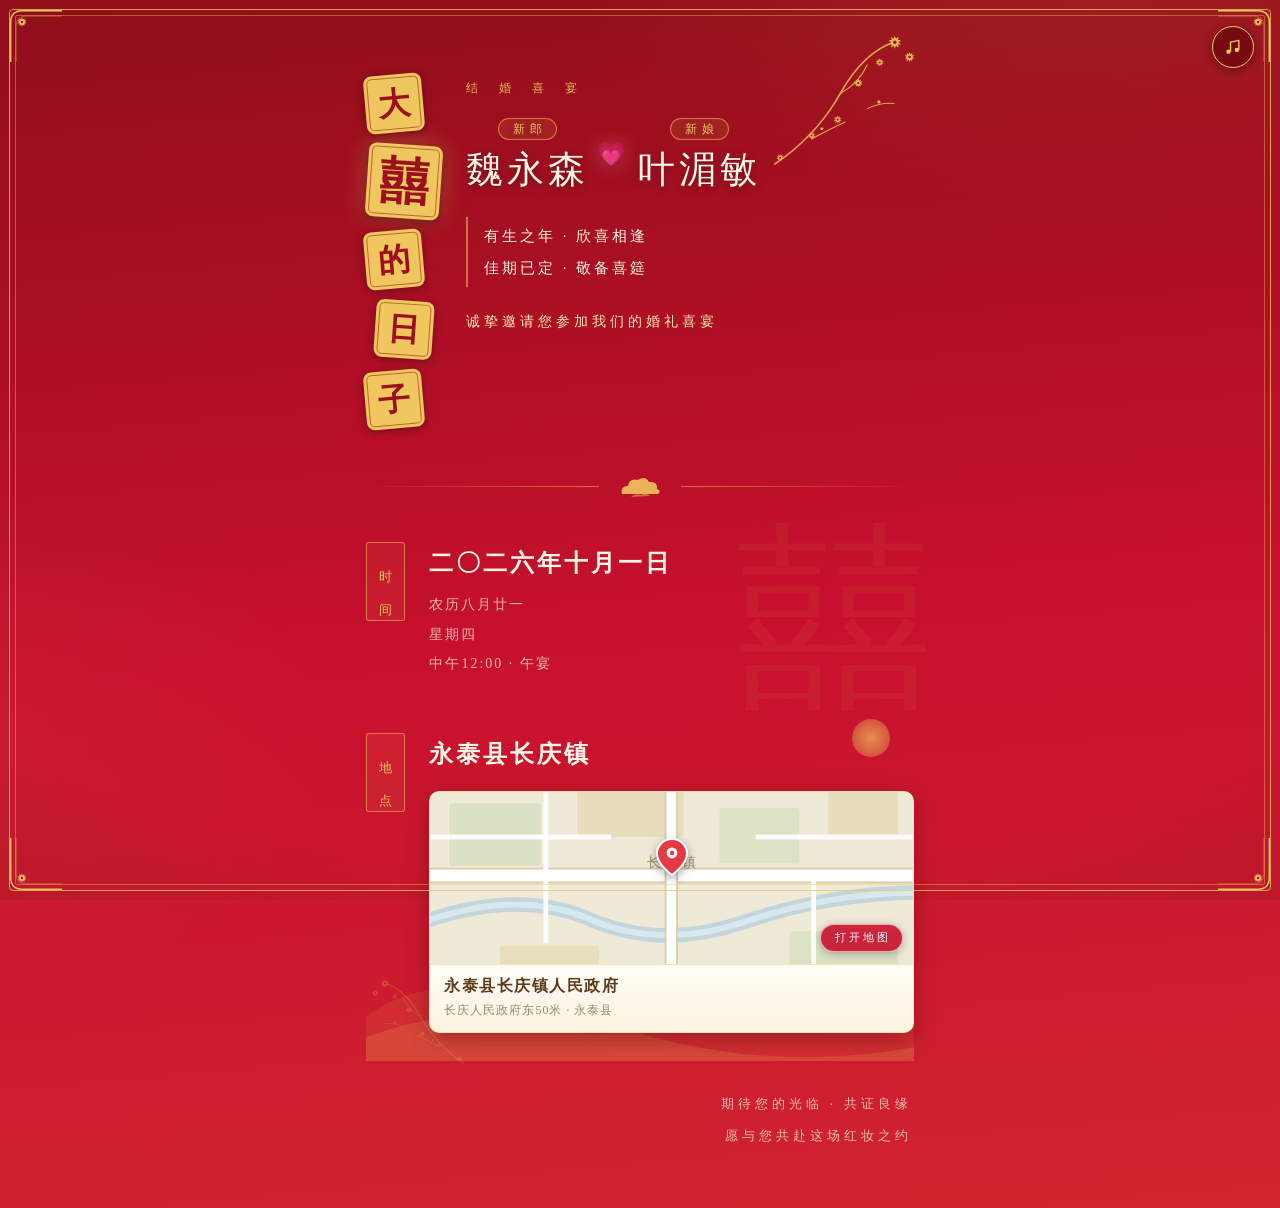
==== ylj.html @ 36ed43ab "地点改为微信式定位卡片：SVG 手绘地图缩略+名称/地址概要信息条（解决高德 iframe 空白），整卡点击调起微信内置地图" ====
<!DOCTYPE html>
<html lang="zh-CN">
<head>
<meta charset="utf-8">
<title>结婚喜宴 · 魏永森 &amp; 叶湄敏</title>
<meta name="viewport" content="width=device-width, initial-scale=1, minimum-scale=1, maximum-scale=1, user-scalable=no, viewport-fit=cover">
<meta name="description" content="大囍的日子 · 魏永森 & 叶湄敏 结婚喜宴 · 2026年10月1日（农历八月廿一）12:00 午宴 · 永泰县长庆镇人民政府东50米 永泰县 · 诚挚邀请您参加我们的婚礼喜宴">
<meta name="theme-color" content="#a8121f">
<!-- ===== 微信 / QQ 分享适配 ===== -->
<meta property="og:title" content="结婚喜宴 · 魏永森 & 叶湄敏">
<meta property="og:description" content="大囍的日子 · 2026.10.01 农历八月廿一 12:00 午宴 · 永泰县长庆镇人民政府东50米 永泰县。诚挚邀请您参加我们的婚礼喜宴。">
<meta property="og:image" content="https://bigheadsusu.github.io/dinghun/assets/img/og-ylj.png">
<meta property="og:url" content="https://bigheadsusu.github.io/dinghun/ylj.html">
<meta property="og:type" content="website">
<meta itemprop="name" content="结婚喜宴 · 魏永森 & 叶湄敏">
<meta itemprop="description" content="大囍的日子 · 2026.10.01 农历八月廿一 12:00 午宴 · 永泰县长庆镇人民政府东50米 永泰县。">
<meta itemprop="image" content="https://bigheadsusu.github.io/dinghun/assets/img/og-ylj.png">
<link rel="icon" href="assets/img/og-ylj.png">
<style>
/* ================= 全局 · 朱底金饰 ================= */
* { margin: 0; padding: 0; box-sizing: border-box; -webkit-tap-highlight-color: transparent; }
html { -webkit-text-size-adjust: 100%; }
:root {
    --red-deep: #8f0e19;
    --red: #c8102e;
    --gold: #f0c75e;
    --gold-soft: rgba(240, 199, 94, 0.55);
    --cream: #fff8e7;
    --cream-soft: rgba(255, 248, 231, 0.72);
}
body {
    font-family: "SimSun", "Songti SC", "宋体", serif;
    color: var(--cream);
    line-height: 1.8;
    min-height: 100vh;
    overflow-x: hidden;
    background:
        radial-gradient(900px 480px at 85% -6%, rgba(240, 199, 94, 0.10), transparent 60%),
        radial-gradient(800px 460px at -10% 62%, rgba(240, 199, 94, 0.07), transparent 58%),
        linear-gradient(175deg, var(--red-deep) 0%, var(--red) 52%, #d0242e 100%);
}
body::after {
    content: ""; position: fixed; inset: 0; pointer-events: none; z-index: 0;
    background: radial-gradient(130% 95% at 50% 42%, transparent 58%, rgba(66, 4, 9, 0.34));
}
.kai { font-family: "KaiTi", "STKaiti", "楷体", "Microsoft JhengHei", serif; }
.wrap { max-width: 620px; margin: 0 auto; padding: 40px 32px 0; position: relative; z-index: 2; }

/* ================= 金边画框 ================= */
.frame { position: fixed; inset: 9px; z-index: 40; pointer-events: none; }
.frame::before {
    content: ""; position: absolute; inset: 0;
    border: 1px solid rgba(240, 199, 94, 0.8); border-radius: 4px;
}
.frame::after {
    content: ""; position: absolute; inset: 6px;
    border: 1px solid rgba(240, 199, 94, 0.4); border-radius: 2px;
}
.frame .c { position: absolute; width: 54px; height: 54px; color: var(--gold); }
.frame .c.tl { top: -1px; left: -1px; }
.frame .c.tr { top: -1px; right: -1px; transform: scaleX(-1); }
.frame .c.bl { bottom: -1px; left: -1px; transform: scaleY(-1); }
.frame .c.br { bottom: -1px; right: -1px; transform: scale(-1, -1); }

/* ================= 飘花 ================= */
.petals { position: fixed; inset: 0; overflow: hidden; pointer-events: none; z-index: 1; }
.petal { position: absolute; top: -6vh; opacity: 0; animation: fall linear infinite; }
.petal.pink { color: #f6c2cb; }
.petal.gold { color: var(--gold); }
@keyframes fall {
    0%   { transform: translate(0, -6vh) rotate(0deg); opacity: 0; }
    8%   { opacity: 0.85; }
    50%  { transform: translate(4vw, 50vh) rotate(190deg); opacity: 0.7; }
    100% { transform: translate(-2vw, 108vh) rotate(380deg); opacity: 0.08; }
}
@media (prefers-reduced-motion: reduce) { .petal { display: none; } }

/* ================= 音乐按钮（SVG 图标） ================= */
.music-btn {
    position: fixed; top: 26px; right: 26px; z-index: 999;
    width: 42px; height: 42px; border-radius: 50%;
    background: rgba(110, 7, 14, 0.78);
    border: 1px solid var(--gold);
    display: flex; align-items: center; justify-content: center;
    cursor: pointer; color: var(--gold);
    box-shadow: 0 2px 12px rgba(0, 0, 0, 0.4);
}
.music-btn svg { width: 20px; height: 20px; display: block; }
.music-btn svg.spin { animation: spin 4s linear infinite; }
@keyframes spin { from { transform: rotate(0deg); } to { transform: rotate(360deg); } }

/* ================= 封面 · 纵横几何构图 ================= */
.hero { position: relative; padding: 26px 0 6px; }
.hero .branch {
    position: absolute; top: -12px; right: -18px;
    width: 168px; height: auto; color: var(--gold); opacity: 0.9;
    pointer-events: none;
}
.hero-grid { display: flex; gap: 30px; align-items: stretch; position: relative; }
.hero .side { display: flex; flex-direction: column; align-items: center; gap: 20px; flex-shrink: 0; }
/* 印章式竖排标题 · 左右歪扭错落 */
.hero .v-title {
    display: flex; flex-direction: column; align-items: center; gap: 10px;
    flex-shrink: 0;
}
.hero .v-title .ch {
    position: relative; width: 54px; height: 54px;
    background: var(--gold); color: #9c0f1c; border-radius: 8px;
    display: flex; align-items: center; justify-content: center;
    font-size: 30px; font-weight: 700; line-height: 1;
    box-shadow: 0 2px 8px rgba(0, 0, 0, 0.35);
}
.hero .v-title .ch::after {
    content: ""; position: absolute; inset: 3px;
    border: 1px solid rgba(156, 15, 28, 0.55); border-radius: 5px;
}
.hero .v-title .ch:nth-child(odd)  { transform: rotate(-5deg) translateX(-5px); }
.hero .v-title .ch:nth-child(even) { transform: rotate(4deg)  translateX(5px); }
.hero .v-title .ch.big {
    width: 68px; height: 68px; font-size: 46px;
    box-shadow: 0 3px 12px rgba(0, 0, 0, 0.42), 0 0 24px rgba(255, 215, 106, 0.35);
}
.hero .main { flex: 1; min-width: 0; text-align: left; padding-top: 4px; }
.hero .eyebrow { font-size: 12px; letter-spacing: 9px; color: var(--gold); opacity: 0.92; }
.hero .names {
    display: flex; align-items: center; flex-wrap: wrap;
    font-size: clamp(27px, 7.8vw, 37px); color: var(--cream);
    letter-spacing: 4px; margin-top: 18px; line-height: 1.4;
    text-shadow: 0 2px 10px rgba(0, 0, 0, 0.32);
}
.hero .names .who {
    display: inline-flex; flex-direction: column; align-items: center;
    line-height: 1.25;
}
.hero .names .role {
    font-style: normal; font-weight: 400;
    font-size: 0.32em; letter-spacing: 5px; text-indent: 5px;
    line-height: 1.7; color: var(--gold);
    border: 1px solid var(--gold-soft); border-radius: 999px;
    padding: 0 9px; margin-bottom: 7px;
    background: rgba(240, 199, 94, 0.10);
}
.hero .names .heart {
    font-style: normal; font-size: 0.62em; line-height: 1;
    margin: 0 0.34em; vertical-align: middle;
    filter: drop-shadow(0 0 8px rgba(255, 96, 142, 0.75));
    animation: beat 1.7s ease-in-out infinite;
    transform-origin: center;
}
@keyframes beat {
    0%, 100% { transform: scale(1); }
    12%      { transform: scale(1.25); }
    24%      { transform: scale(1); }
    36%      { transform: scale(1.16); }
    48%      { transform: scale(1); }
}
@media (prefers-reduced-motion: reduce) { .hero .names .heart { animation: none; } }
.hero .poem {
    margin-top: 24px; padding: 3px 0 3px 16px;
    border-left: 2px solid var(--gold-soft);
    font-size: 15px; letter-spacing: 3px; color: var(--cream);
    line-height: 2.15;
}
.hero .invite { margin-top: 22px; font-size: 14px; letter-spacing: 4px; color: #ffe9b0; }

/* ================= 分节 · 祥云 ================= */
.orna { display: flex; align-items: center; gap: 18px; margin: 40px 0 0; }
.orna .l, .orna .r { flex: 1; height: 1px; }
.orna .l { background: linear-gradient(90deg, transparent, var(--gold-soft)); }
.orna .r { background: linear-gradient(90deg, var(--gold-soft), transparent); }
.orna .cloud { width: 46px; height: 24px; color: var(--gold); flex-shrink: 0; }

/* ================= 婚宴信息 · 疏密对比 ================= */
.info { position: relative; padding: 18px 4px 0; }
.info .watermark {
    position: absolute; top: 22px; right: -16px;
    font-size: 200px; line-height: 1; color: rgba(240, 199, 94, 0.06);
    pointer-events: none; user-select: none;
    font-family: "KaiTi", "STKaiti", "楷体", serif;
}
.block { display: flex; gap: 24px; align-items: flex-start; margin: 26px 0 6px; position: relative; }
.block .v-label {
    writing-mode: vertical-rl; letter-spacing: 15px; text-indent: 3px;
    font-size: 13px; color: var(--gold);
    border: 1px solid var(--gold-soft); border-radius: 3px;
    padding: 13px 7px; background: rgba(240, 199, 94, 0.07);
    flex-shrink: 0;
}
.block .content { flex: 1; padding-top: 2px; text-align: left; }
.block h3 { font-size: 24px; font-weight: 600; letter-spacing: 3px; color: var(--cream); line-height: 1.6; }
.block .sub {
    font-size: 14px; color: var(--cream-soft);
    letter-spacing: 2px; line-height: 2.1; margin-top: 8px;
}
/* ================= 地点 block · 金山底层背景 ================= */.block-loc {
    position: relative;
    margin: 30px 0 0; padding: 24px 0 28px;
}
/* 底层装饰 · 金山 / 日点 / 倒置梅枝（透明底，直接浮于页面红底） */
.block-loc .bg { position: absolute; inset: 0; z-index: 0; pointer-events: none; }
.block-loc .bg .sun {
    position: absolute; top: 10px; right: 24px;
    width: 38px; height: 38px; border-radius: 50%;
    background: radial-gradient(circle, rgba(240, 199, 94, 0.7), rgba(240, 199, 94, 0.2));
    filter: blur(0.5px);
}
.block-loc .bg .branch-b {
    position: absolute; left: -8px; bottom: -6px;
    width: 110px; height: auto; color: var(--gold); opacity: 0.28;
    transform: scaleX(-1);
}
.block-loc .bg .mountains {
    position: absolute; bottom: 0; left: 0; width: 100%; height: 120px;
    display: block;
}
/* 前景内容提至装饰之上 */
.block-loc .v-label { position: relative; z-index: 1; }
.block-loc .content { position: relative; z-index: 1; }

/* ============ 地点 · 微信式定位卡片 ============ */
/* 仿微信「发送位置」消息卡片：地图缩略 + 名称/地址概要，整卡点击调起地图 */
.wx-loc {
    position: relative; z-index: 1;
    display: block; margin-top: 18px;
    border: 1px solid rgba(240, 199, 94, 0.5);
    border-radius: 10px; overflow: hidden;
    background: #fdfbf3;
    box-shadow: 0 6px 22px rgba(60, 4, 8, 0.35);
    text-decoration: none;
    -webkit-tap-highlight-color: transparent;
}
.wx-loc:active { opacity: 0.9; }
/* 地图缩略区（SVG 手绘地图风，本地渲染永不空白） */
.wx-loc .wx-map { position: relative; display: block; height: 172px; background: #efe9d8; }
.wx-loc .wx-map svg.bg { position: absolute; inset: 0; width: 100%; height: 100%; display: block; }
.wx-loc .wx-map svg.pin {
    position: absolute; left: 50%; top: 49%; z-index: 2;
    width: 32px; height: 38px;
    transform: translate(-50%, -100%);
    filter: drop-shadow(0 3px 5px rgba(0, 0, 0, 0.35));
}
/* 「打开地图」角标 */
.wx-loc .wx-open {
    position: absolute; right: 10px; bottom: 12px; z-index: 2;
    font-style: normal; font-size: 11px; letter-spacing: 3px; text-indent: 3px;
    color: #fff; background: rgba(200, 16, 46, 0.9);
    border: 1px solid rgba(255, 255, 255, 0.6);
    border-radius: 999px; padding: 3px 11px;
    box-shadow: 0 2px 8px rgba(0, 0, 0, 0.28);
}
/* 信息条 · 名称 + 详细地址 */
.wx-loc .wx-info {
    display: block; padding: 9px 14px 11px;
    background: linear-gradient(180deg, #fffdf6, #fbf3e0);
    border-top: 1px solid rgba(240, 199, 94, 0.4);
}
.wx-loc .wx-name {
    display: block; font-size: 15.5px; font-weight: 700;
    color: #5b3a1e; letter-spacing: 1.5px; line-height: 1.6;
}
.wx-loc .wx-addr {
    display: block; font-style: normal; font-size: 12px;
    color: #9a8a6a; letter-spacing: 1px; margin-top: 1px;
}

/* ================= 尾景 · 祝福语 ================= */
.blessing {
    margin-top: 28px; padding: 0 6px 56px;
    font-size: 12.5px; color: var(--cream-soft);
    letter-spacing: 4px; line-height: 2.5; text-align: right;
}

/* ================= 移动端微调 ================= */
@media (max-width: 430px) {
    .wrap { padding: 30px 26px 0; }
    .frame { inset: 6px; }
    .frame .c { width: 40px; height: 40px; }
    .hero-grid { gap: 20px; }
    .hero .v-title { gap: 8px; }
    .hero .v-title .ch { width: 46px; height: 46px; font-size: 25px; border-radius: 7px; }
    .hero .v-title .ch.big { width: 58px; height: 58px; font-size: 38px; }
    .hero .branch { width: 124px; right: -10px; top: -8px; opacity: 0.72; }
    .info .watermark { font-size: 150px; right: -18px; }
    .block { gap: 18px; margin: 22px 0 4px; }
    .block-loc { margin: 24px 0 0; padding: 18px 0 22px; }
    .block-loc .bg .sun { width: 30px; height: 30px; top: 8px; right: 16px; }
    .block-loc .bg .branch-b { width: 88px; }
    .block-loc .bg .mountains { height: 90px; }
    .wx-loc .wx-map { height: 150px; }
}

@media (max-width: 360px) {
    .wrap { padding: 26px 20px 0; }
    .hero-grid { gap: 14px; }
    .hero .v-title { gap: 6px; }
    .hero .v-title .ch { width: 42px; height: 42px; font-size: 22px; }
    .hero .v-title .ch.big { width: 54px; height: 54px; font-size: 34px; }
    .hero .names { font-size: clamp(22px, 7vw, 27px); letter-spacing: 2px; }
    .hero .eyebrow { letter-spacing: 6px; }
    .hero .poem { font-size: 13.5px; letter-spacing: 2px; }
    .hero .invite { font-size: 12.5px; letter-spacing: 2px; }
    .frame .c { width: 32px; height: 32px; }
    .block-loc .bg .mountains { height: 76px; }
    .wx-loc .wx-map { height: 140px; }
}

@media (max-width: 320px) {
    .wrap { padding: 22px 16px 0; }
    .hero-grid { gap: 12px; }
    .hero .v-title .ch { width: 38px; height: 38px; font-size: 20px; }
    .hero .v-title .ch.big { width: 48px; height: 48px; font-size: 30px; }
    .block h3 { font-size: 20px; }
    .block-loc .bg .mountains { height: 64px; }
    .wx-loc .wx-map { height: 120px; }
}

@media (min-width: 600px) {
    .hero { padding-top: 34px; }
    .hero .v-title { gap: 12px; }
    .hero .v-title .ch { width: 58px; height: 58px; font-size: 32px; }
    .hero .v-title .ch.big { width: 74px; height: 74px; font-size: 50px; }
}
</style>
</head>
<body>

<!-- ===== SVG 素材库（中式插画元素） ===== -->
<svg width="0" height="0" style="position:absolute" aria-hidden="true">
    <defs>
        <symbol id="petal" viewBox="0 0 16 16">
            <path d="M8 1 C12.4 4.2 13.2 9.4 8 15 C2.8 9.4 3.6 4.2 8 1 Z" fill="currentColor" opacity="0.8"/>
        </symbol>
        <symbol id="blossom" viewBox="-10 -10 20 20">
            <g fill="currentColor">
                <path d="M0,-7 C2.2,-3 2.2,3 0,7 C-2.2,3 -2.2,-3 0,-7Z"/>
                <path d="M0,-7 C2.2,-3 2.2,3 0,7 C-2.2,3 -2.2,-3 0,-7Z" transform="rotate(72)"/>
                <path d="M0,-7 C2.2,-3 2.2,3 0,7 C-2.2,3 -2.2,-3 0,-7Z" transform="rotate(144)"/>
                <path d="M0,-7 C2.2,-3 2.2,3 0,7 C-2.2,3 -2.2,-3 0,-7Z" transform="rotate(216)"/>
                <path d="M0,-7 C2.2,-3 2.2,3 0,7 C-2.2,3 -2.2,-3 0,-7Z" transform="rotate(288)"/>
            </g>
            <circle r="1.8" fill="#9c0f1c"/>
        </symbol>
        <symbol id="corner" viewBox="0 0 60 60">
            <path d="M3,60 L3,16 Q3,3 16,3 L60,3" fill="none" stroke="currentColor" stroke-width="1.6"/>
            <path d="M9,60 L9,20 Q9,9 20,9 L60,9" fill="none" stroke="currentColor" stroke-width="0.8" opacity="0.55"/>
            <use href="#blossom" x="8" y="8" width="15" height="15"/>
        </symbol>
        <symbol id="cloud" viewBox="0 0 46 24">
            <path d="M5,20 Q3,12 11,12 Q12,4 21,6 Q28,1 32,8 Q41,7 40,15 Q45,17 41,20 Z"
                  fill="currentColor" opacity="0.9"/>
            <path d="M14,23 Q18,19 24,21 Q29,18 33,22 Z" fill="currentColor" opacity="0.5"/>
        </symbol>
        <symbol id="branch" viewBox="0 0 200 170">
            <g fill="none" stroke="currentColor" stroke-width="2" stroke-linecap="round" opacity="0.9">
                <path d="M8,162 Q58,128 86,78 T152,16"/>
                <path d="M52,132 Q74,120 92,112" stroke-width="1.4"/>
                <path d="M86,78 Q108,66 118,44" stroke-width="1.4"/>
                <path d="M118,96 Q136,88 150,90" stroke-width="1.2"/>
            </g>
            <use href="#blossom" x="140" y="6" width="22" height="22"/>
            <use href="#blossom" x="160" y="26" width="17" height="17"/>
            <use href="#blossom" x="126" y="34" width="14" height="14"/>
            <use href="#blossom" x="100" y="58" width="15" height="15"/>
            <use href="#blossom" x="76" y="102" width="14" height="14"/>
            <use href="#blossom" x="46" y="122" width="12" height="12"/>
            <use href="#blossom" x="8" y="148" width="13" height="13"/>
            <circle cx="132" cy="88" r="2" fill="currentColor"/>
            <circle cx="64" cy="120" r="1.8" fill="currentColor"/>
        </symbol>
    </defs>
</svg>

<!-- 金边画框 -->
<div class="frame" aria-hidden="true">
    <svg class="c tl" viewBox="0 0 60 60"><use href="#corner"/></svg>
    <svg class="c tr" viewBox="0 0 60 60"><use href="#corner"/></svg>
    <svg class="c bl" viewBox="0 0 60 60"><use href="#corner"/></svg>
    <svg class="c br" viewBox="0 0 60 60"><use href="#corner"/></svg>
</div>

<!-- 飘花 -->
<div class="petals" aria-hidden="true">
    <svg class="petal pink" style="left:5%;  width:15px;height:15px;animation-duration:14s;animation-delay:0s"><use href="#petal"/></svg>
    <svg class="petal gold" style="left:14%; width:11px;height:11px;animation-duration:11s;animation-delay:3s"><use href="#petal"/></svg>
    <svg class="petal pink" style="left:24%; width:13px;height:13px;animation-duration:16s;animation-delay:6s"><use href="#petal"/></svg>
    <svg class="petal gold" style="left:33%; width:16px;height:16px;animation-duration:12s;animation-delay:1.5s"><use href="#petal"/></svg>
    <svg class="petal pink" style="left:44%; width:10px;height:10px;animation-duration:13s;animation-delay:8s"><use href="#petal"/></svg>
    <svg class="petal gold" style="left:52%; width:14px;height:14px;animation-duration:15s;animation-delay:4.5s"><use href="#petal"/></svg>
    <svg class="petal pink" style="left:63%; width:12px;height:12px;animation-duration:11.5s;animation-delay:2s"><use href="#petal"/></svg>
    <svg class="petal gold" style="left:72%; width:15px;height:15px;animation-duration:14.5s;animation-delay:7s"><use href="#petal"/></svg>
    <svg class="petal pink" style="left:82%; width:11px;height:11px;animation-duration:12.5s;animation-delay:5s"><use href="#petal"/></svg>
    <svg class="petal gold" style="left:91%; width:13px;height:13px;animation-duration:16.5s;animation-delay:0.8s"><use href="#petal"/></svg>
</div>

<!-- 音乐按钮 -->
<div class="music-btn" id="musicToggle" role="button" aria-label="播放或暂停背景音乐" title="播放 / 暂停音乐">
    <svg id="musicIcon" viewBox="0 0 24 24" aria-hidden="true">
        <path d="M9 17.6V6.1l10-2v11.4" fill="none" stroke="currentColor" stroke-width="1.7" stroke-linejoin="round"/>
        <circle cx="6.6" cy="17.6" r="2.6" fill="currentColor"/>
        <circle cx="16.6" cy="15.5" r="2.6" fill="currentColor"/>
    </svg>
</div>
<audio id="bgm" loop preload="auto" src="assets/audio/bgm.mp3"></audio>

<div class="wrap">

    <!-- ======== 封面 · 纵横构图 ======== -->
    <section class="hero">
        <svg class="branch" viewBox="0 0 200 170" aria-hidden="true"><use href="#branch"/></svg>
        <div class="hero-grid">
            <div class="side">
                <h1 class="v-title kai" aria-label="大囍的日子">
                    <span class="ch">大</span>
                    <span class="ch big">囍</span>
                    <span class="ch">的</span>
                    <span class="ch">日</span>
                    <span class="ch">子</span>
                </h1>
            </div>
            <div class="main">
                <p class="eyebrow">结 婚 喜 宴</p>
                <div class="names kai">
                    <span class="who"><em class="role">新郎</em>魏永森</span>
                    <i class="heart">💗</i>
                    <span class="who"><em class="role">新娘</em>叶湄敏</span>
                </div>
                <div class="poem kai">有生之年 · 欣喜相逢<br>佳期已定 · 敬备喜筵</div>
                <p class="invite">诚挚邀请您参加我们的婚礼喜宴</p>
            </div>
        </div>
    </section>

    <div class="orna" aria-hidden="true">
        <span class="l"></span>
        <svg class="cloud" viewBox="0 0 46 24"><use href="#cloud"/></svg>
        <span class="r"></span>
    </div>

    <!-- ======== 婚宴信息 · 疏密有致 ======== -->
    <section class="info">
        <div class="watermark" aria-hidden="true">囍</div>

        <!-- 时间 -->
        <div class="block">
            <span class="v-label kai">时&nbsp;间</span>
            <div class="content">
                <h3 class="kai">二〇二六年十月一日</h3>
                <p class="sub">农历八月廿一<br>星期四<br>中午12:00 · 午宴</p>
            </div>
        </div>

        <!-- 地点 · 金山底层背景 + 定位地图 -->
        <div class="block block-loc">
            <!-- 底层装饰：金山 / 日点 / 倒置梅枝 -->
            <div class="bg" aria-hidden="true">
                <svg class="branch-b" viewBox="0 0 200 170"><use href="#branch"/></svg>
                <div class="sun"></div>
                <svg class="mountains" viewBox="0 0 800 140" preserveAspectRatio="none">
                    <path d="M0,140 L0,88 Q110,26 230,84 T460,66 T800,98 L800,140 Z" fill="rgba(240,199,94,0.10)"/>
                    <path d="M0,140 L0,112 Q190,58 390,106 T800,124 L800,140 Z" fill="rgba(240,199,94,0.16)"/>
                </svg>
            </div>
            <!-- 前景内容 -->
            <span class="v-label kai">地&nbsp;点</span>
            <div class="content">
                <h3 class="kai">永泰县长庆镇</h3>
                <!-- 微信式定位卡片：地图缩略 + 名称/地址概要，点击在微信内调起内置地图 -->
                <a class="wx-loc" target="_blank" rel="noopener"
                   href="https://apis.map.qq.com/uri/v1/geocoder?coord=25.881349,118.589076&name=永泰县长庆镇人民政府&referer=ylj"
                   aria-label="永泰县长庆镇人民政府，长庆人民政府东50米 · 永泰县，点击打开地图导航">
                    <span class="wx-map" aria-hidden="true">
                        <svg class="bg" viewBox="0 0 400 172" preserveAspectRatio="xMidYMid slice">
                            <!-- 纸底 -->
                            <rect width="400" height="172" fill="#efe9d8"/>
                            <!-- 河流 -->
                            <path d="M-10,124 Q72,94 132,120 T262,122 T410,98" fill="none" stroke="#b9d2de" stroke-width="12" opacity="0.8"/>
                            <path d="M-10,124 Q72,94 132,120 T262,122 T410,98" fill="none" stroke="#d9e9f0" stroke-width="5" opacity="0.95"/>
                            <!-- 街区块 -->
                            <rect x="16" y="24" width="76" height="52" rx="3" fill="#dbe1c2" opacity="0.95"/>
                            <rect x="122" y="12" width="88" height="40" rx="3" fill="#e7ddbc" opacity="0.95"/>
                            <rect x="240" y="28" width="66" height="46" rx="3" fill="#dbe1c2" opacity="0.9"/>
                            <rect x="330" y="14" width="58" height="40" rx="3" fill="#e7ddbc" opacity="0.95"/>
                            <rect x="58" y="142" width="82" height="26" rx="3" fill="#e7ddbc" opacity="0.9"/>
                            <rect x="298" y="130" width="90" height="34" rx="3" fill="#dbe1c2" opacity="0.9"/>
                            <!-- 主路（浅褐描边 + 白面） -->
                            <path d="M0,84 H400" stroke="#d8cbaa" stroke-width="13"/>
                            <path d="M0,84 H400" stroke="#fff" stroke-width="10"/>
                            <path d="M200,0 V172" stroke="#d8cbaa" stroke-width="11"/>
                            <path d="M200,0 V172" stroke="#fff" stroke-width="8"/>
                            <!-- 支路 -->
                            <path d="M0,52 H150" stroke="#fff" stroke-width="4" opacity="0.9"/>
                            <path d="M270,52 H400" stroke="#fff" stroke-width="4" opacity="0.9"/>
                            <path d="M96,0 V140" stroke="#fff" stroke-width="4" opacity="0.9"/>
                            <path d="M318,84 V172" stroke="#fff" stroke-width="4" opacity="0.9"/>
                            <!-- 地名标注 -->
                            <text x="200" y="77" fill="#8a7a55" font-size="12" text-anchor="middle" opacity="0.85">长 庆 镇</text>
                        </svg>
                        <!-- 红色定位大头针 -->
                        <svg class="pin" viewBox="0 0 32 38">
                            <path d="M16 1 C7 1 1 8 1 15.8 C1 26.4 16 37 16 37 C16 37 31 26.4 31 15.8 C31 8 25 1 16 1 Z"
                                  fill="#e63946" stroke="#fff" stroke-width="2"/>
                            <circle cx="16" cy="15" r="5.4" fill="#fff"/>
                            <circle cx="16" cy="15" r="2.3" fill="#e63946"/>
                        </svg>
                        <em class="wx-open">打开地图</em>
                    </span>
                    <span class="wx-info">
                        <b class="wx-name">永泰县长庆镇人民政府</b>
                        <i class="wx-addr">长庆人民政府东50米 · 永泰县</i>
                    </span>
                </a>
            </div>
        </div>

    </section>

    <!-- 尾景 · 祝福语 -->
    <p class="blessing">期待您的光临 · 共证良缘<br>愿与您共赴这场红妆之约</p>

</div>

<script>
(function () {
    var audio = document.getElementById('bgm');
    var icon = document.getElementById('musicIcon');
    var toggle = document.getElementById('musicToggle');
    var playing = false;

    function setState(state) {
        playing = state;
        if (icon) { icon.classList.toggle('spin', playing); }
        toggle.setAttribute('aria-pressed', playing ? 'true' : 'false');
    }
    function playBgm() {
        if (!audio) return;
        var p = audio.play();
        if (p && p.then) { p.then(function () { setState(true); }); }
        else { setState(true); }
    }
    function pauseBgm() {
        if (!audio) return;
        audio.pause();
        setState(false);
    }
    toggle.addEventListener('click', function (e) {
        e.stopPropagation();
        if (playing) { pauseBgm(); } else { playBgm(); }
    });
    document.addEventListener('DOMContentLoaded', function () {
        if (!audio) return;
        var p = audio.play();
        if (p && p.catch) {
            p.catch(function () {
                var once = function () {
                    audio.play();
                    document.removeEventListener('touchstart', once);
                    document.removeEventListener('click', once);
                };
                document.addEventListener('touchstart', once, { passive: true });
                document.addEventListener('click', once, { once: true });
            });
        }
    });
})();
</script>
</body>
</html>
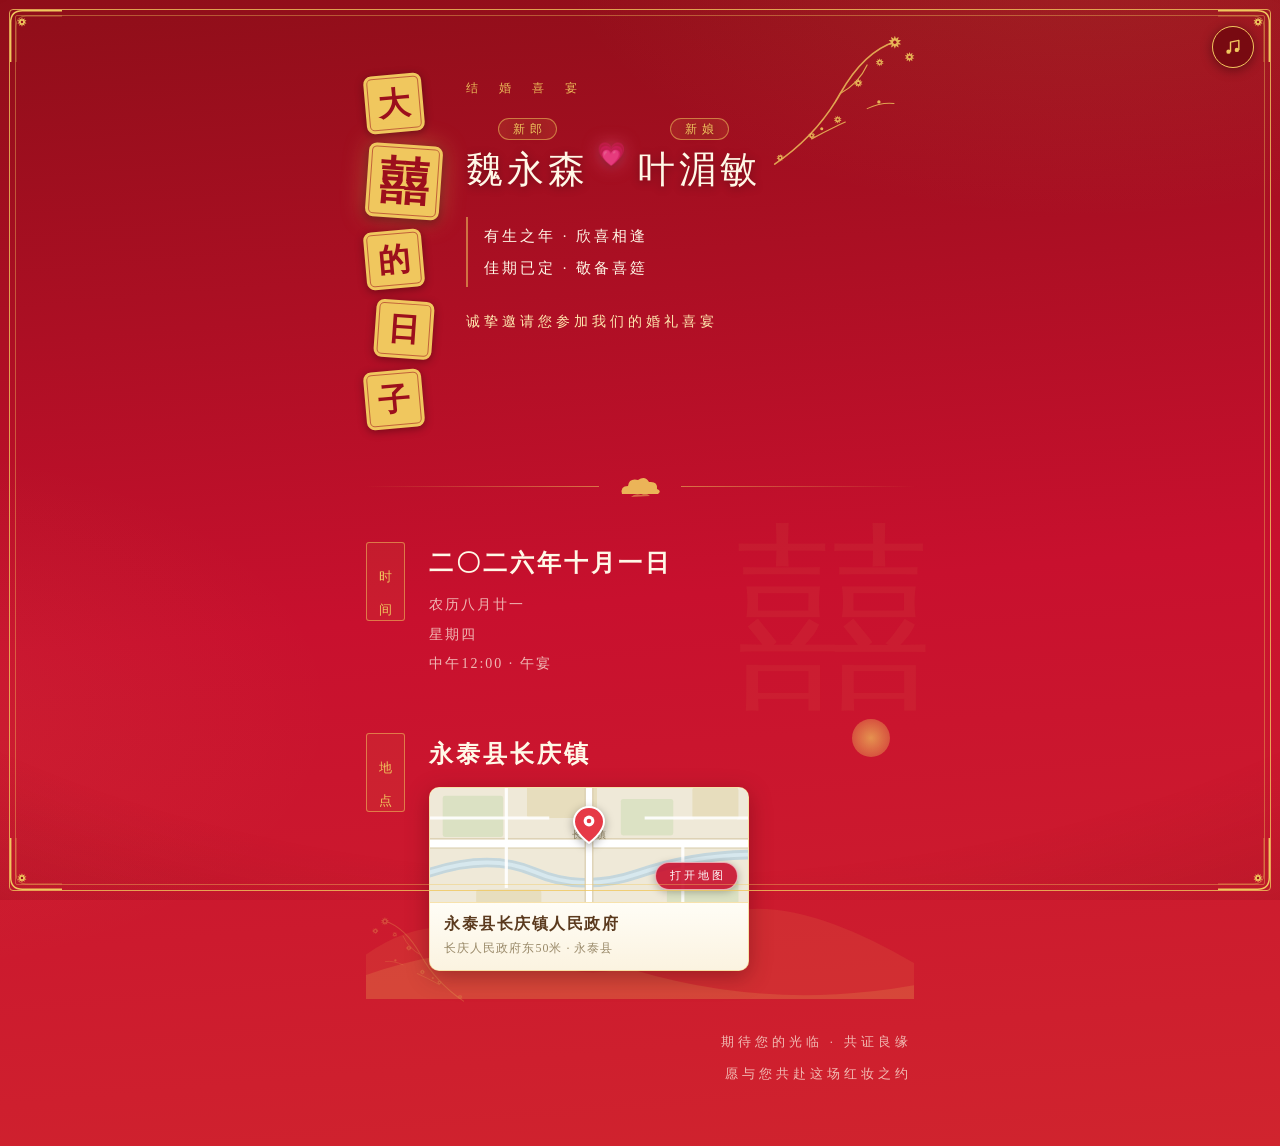
==== commit 92580340: "缩小微信定位卡片（宽 320→262/225/205 四档、地图高 172→114 起），露出地点底层金山/日点/梅枝背景" ====
--- a/ylj.html
+++ b/ylj.html
@@ -221,7 +221,8 @@
 /* 仿微信「发送位置」消息卡片：地图缩略 + 名称/地址概要，整卡点击调起地图 */
 .wx-loc {
     position: relative; z-index: 1;
-    display: block; margin-top: 18px;
+    display: block; margin-top: 14px;
+    max-width: 320px; width: 100%;
     border: 1px solid rgba(240, 199, 94, 0.5);
     border-radius: 10px; overflow: hidden;
     background: #fdfbf3;
@@ -231,7 +232,7 @@
 }
 .wx-loc:active { opacity: 0.9; }
 /* 地图缩略区（SVG 手绘地图风，本地渲染永不空白） */
-.wx-loc .wx-map { position: relative; display: block; height: 172px; background: #efe9d8; }
+.wx-loc .wx-map { position: relative; display: block; height: 114px; background: #efe9d8; }
 .wx-loc .wx-map svg.bg { position: absolute; inset: 0; width: 100%; height: 100%; display: block; }
 .wx-loc .wx-map svg.pin {
     position: absolute; left: 50%; top: 49%; z-index: 2;
@@ -286,7 +287,8 @@
     .block-loc .bg .sun { width: 30px; height: 30px; top: 8px; right: 16px; }
     .block-loc .bg .branch-b { width: 88px; }
     .block-loc .bg .mountains { height: 90px; }
-    .wx-loc .wx-map { height: 150px; }
+    .wx-loc { max-width: 262px; }
+    .wx-loc .wx-map { height: 100px; }
 }
 
 @media (max-width: 360px) {
@@ -301,7 +303,8 @@
     .hero .invite { font-size: 12.5px; letter-spacing: 2px; }
     .frame .c { width: 32px; height: 32px; }
     .block-loc .bg .mountains { height: 76px; }
-    .wx-loc .wx-map { height: 140px; }
+    .wx-loc { max-width: 225px; }
+    .wx-loc .wx-map { height: 92px; }
 }
 
 @media (max-width: 320px) {
@@ -311,7 +314,9 @@
     .hero .v-title .ch.big { width: 48px; height: 48px; font-size: 30px; }
     .block h3 { font-size: 20px; }
     .block-loc .bg .mountains { height: 64px; }
-    .wx-loc .wx-map { height: 120px; }
+    .block-loc .bg .sun { right: 2px; width: 22px; height: 22px; }
+    .wx-loc { max-width: 205px; }
+    .wx-loc .wx-map { height: 82px; }
 }
 
 @media (min-width: 600px) {
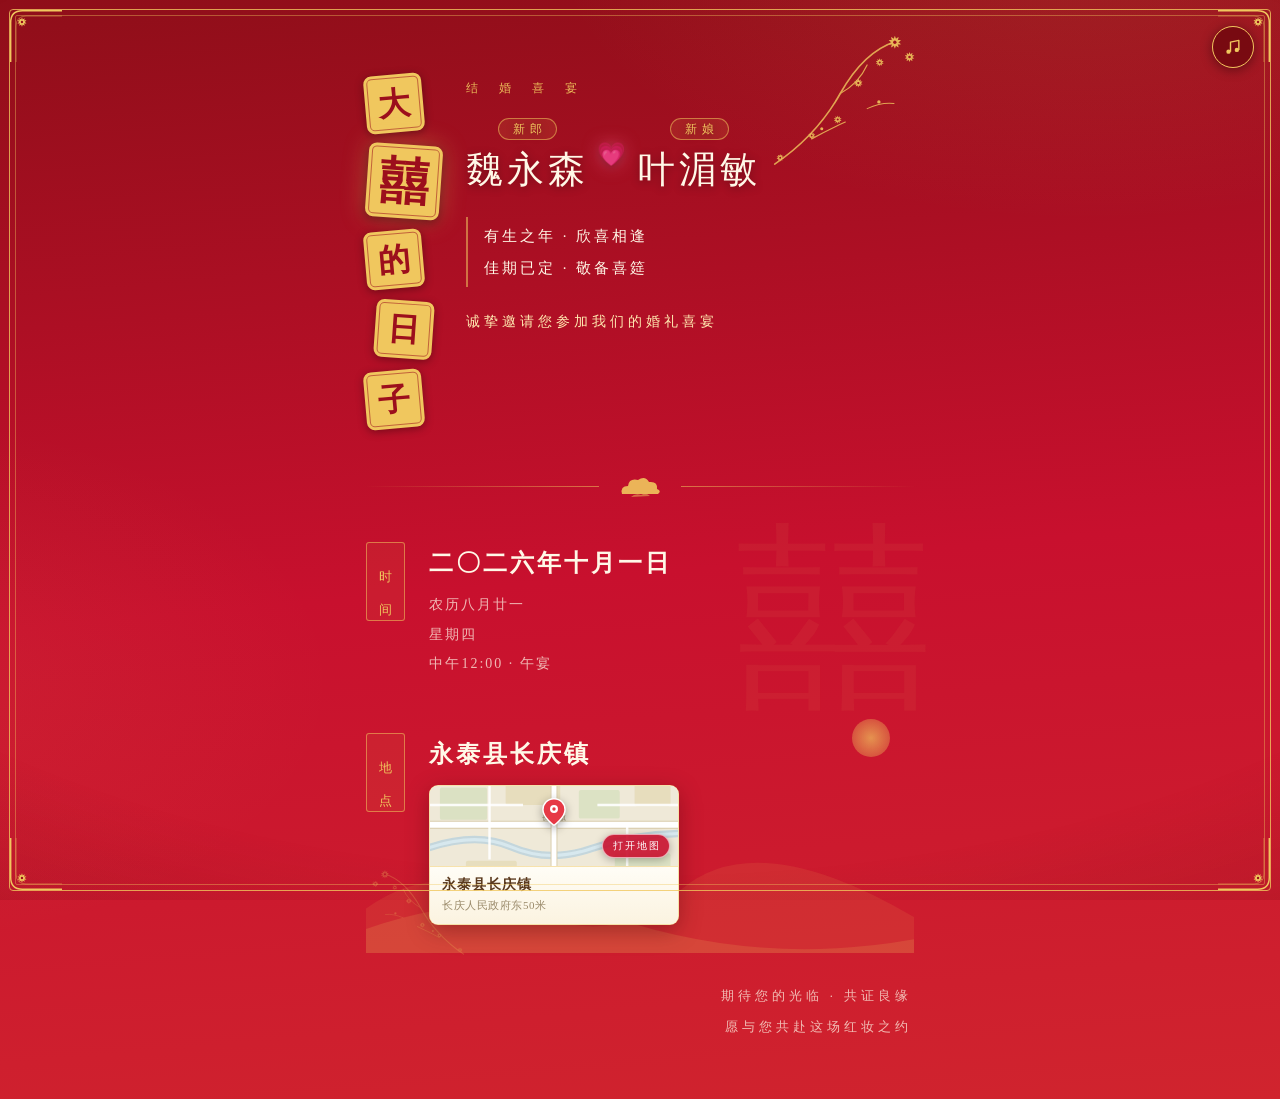
==== commit 27119ae5: "定位卡片再缩小（宽 250/220/200/185、地图高 80/70/62/56 四档），信息条精简为永泰县长庆镇+长庆人民政府东50米" ====
--- a/ylj.html
+++ b/ylj.html
@@ -221,10 +221,10 @@
 /* 仿微信「发送位置」消息卡片：地图缩略 + 名称/地址概要，整卡点击调起地图 */
 .wx-loc {
     position: relative; z-index: 1;
-    display: block; margin-top: 14px;
-    max-width: 320px; width: 100%;
+    display: block; margin-top: 12px;
+    max-width: 250px; width: 100%;
     border: 1px solid rgba(240, 199, 94, 0.5);
-    border-radius: 10px; overflow: hidden;
+    border-radius: 9px; overflow: hidden;
     background: #fdfbf3;
     box-shadow: 0 6px 22px rgba(60, 4, 8, 0.35);
     text-decoration: none;
@@ -232,36 +232,36 @@
 }
 .wx-loc:active { opacity: 0.9; }
 /* 地图缩略区（SVG 手绘地图风，本地渲染永不空白） */
-.wx-loc .wx-map { position: relative; display: block; height: 114px; background: #efe9d8; }
+.wx-loc .wx-map { position: relative; display: block; height: 80px; background: #efe9d8; }
 .wx-loc .wx-map svg.bg { position: absolute; inset: 0; width: 100%; height: 100%; display: block; }
 .wx-loc .wx-map svg.pin {
-    position: absolute; left: 50%; top: 49%; z-index: 2;
-    width: 32px; height: 38px;
+    position: absolute; left: 50%; top: 50%; z-index: 2;
+    width: 24px; height: 28px;
     transform: translate(-50%, -100%);
     filter: drop-shadow(0 3px 5px rgba(0, 0, 0, 0.35));
 }
 /* 「打开地图」角标 */
 .wx-loc .wx-open {
-    position: absolute; right: 10px; bottom: 12px; z-index: 2;
-    font-style: normal; font-size: 11px; letter-spacing: 3px; text-indent: 3px;
+    position: absolute; right: 8px; bottom: 8px; z-index: 2;
+    font-style: normal; font-size: 10px; letter-spacing: 2px; text-indent: 2px;
     color: #fff; background: rgba(200, 16, 46, 0.9);
     border: 1px solid rgba(255, 255, 255, 0.6);
-    border-radius: 999px; padding: 3px 11px;
+    border-radius: 999px; padding: 2px 8px;
     box-shadow: 0 2px 8px rgba(0, 0, 0, 0.28);
 }
 /* 信息条 · 名称 + 详细地址 */
 .wx-loc .wx-info {
-    display: block; padding: 9px 14px 11px;
+    display: block; padding: 7px 12px 8px;
     background: linear-gradient(180deg, #fffdf6, #fbf3e0);
     border-top: 1px solid rgba(240, 199, 94, 0.4);
 }
 .wx-loc .wx-name {
-    display: block; font-size: 15.5px; font-weight: 700;
-    color: #5b3a1e; letter-spacing: 1.5px; line-height: 1.6;
+    display: block; font-size: 14px; font-weight: 700;
+    color: #5b3a1e; letter-spacing: 1px; line-height: 1.5;
 }
 .wx-loc .wx-addr {
-    display: block; font-style: normal; font-size: 12px;
-    color: #9a8a6a; letter-spacing: 1px; margin-top: 1px;
+    display: block; font-style: normal; font-size: 11px;
+    color: #9a8a6a; letter-spacing: 0.5px; margin-top: 1px;
 }
 
 /* ================= 尾景 · 祝福语 ================= */
@@ -287,8 +287,8 @@
     .block-loc .bg .sun { width: 30px; height: 30px; top: 8px; right: 16px; }
     .block-loc .bg .branch-b { width: 88px; }
     .block-loc .bg .mountains { height: 90px; }
-    .wx-loc { max-width: 262px; }
-    .wx-loc .wx-map { height: 100px; }
+    .wx-loc { max-width: 220px; }
+    .wx-loc .wx-map { height: 70px; }
 }
 
 @media (max-width: 360px) {
@@ -303,8 +303,8 @@
     .hero .invite { font-size: 12.5px; letter-spacing: 2px; }
     .frame .c { width: 32px; height: 32px; }
     .block-loc .bg .mountains { height: 76px; }
-    .wx-loc { max-width: 225px; }
-    .wx-loc .wx-map { height: 92px; }
+    .wx-loc { max-width: 200px; }
+    .wx-loc .wx-map { height: 62px; }
 }
 
 @media (max-width: 320px) {
@@ -315,8 +315,8 @@
     .block h3 { font-size: 20px; }
     .block-loc .bg .mountains { height: 64px; }
     .block-loc .bg .sun { right: 2px; width: 22px; height: 22px; }
-    .wx-loc { max-width: 205px; }
-    .wx-loc .wx-map { height: 82px; }
+    .wx-loc { max-width: 185px; }
+    .wx-loc .wx-map { height: 56px; }
 }
 
 @media (min-width: 600px) {
@@ -472,7 +472,7 @@
                 <!-- 微信式定位卡片：地图缩略 + 名称/地址概要，点击在微信内调起内置地图 -->
                 <a class="wx-loc" target="_blank" rel="noopener"
                    href="https://apis.map.qq.com/uri/v1/geocoder?coord=25.881349,118.589076&name=永泰县长庆镇人民政府&referer=ylj"
-                   aria-label="永泰县长庆镇人民政府，长庆人民政府东50米 · 永泰县，点击打开地图导航">
+                   aria-label="永泰县长庆镇，长庆人民政府东50米，点击打开地图导航">
                     <span class="wx-map" aria-hidden="true">
                         <svg class="bg" viewBox="0 0 400 172" preserveAspectRatio="xMidYMid slice">
                             <!-- 纸底 -->
@@ -510,8 +510,8 @@
                         <em class="wx-open">打开地图</em>
                     </span>
                     <span class="wx-info">
-                        <b class="wx-name">永泰县长庆镇人民政府</b>
-                        <i class="wx-addr">长庆人民政府东50米 · 永泰县</i>
+                        <b class="wx-name">永泰县长庆镇</b>
+                        <i class="wx-addr">长庆人民政府东50米</i>
                     </span>
                 </a>
             </div>
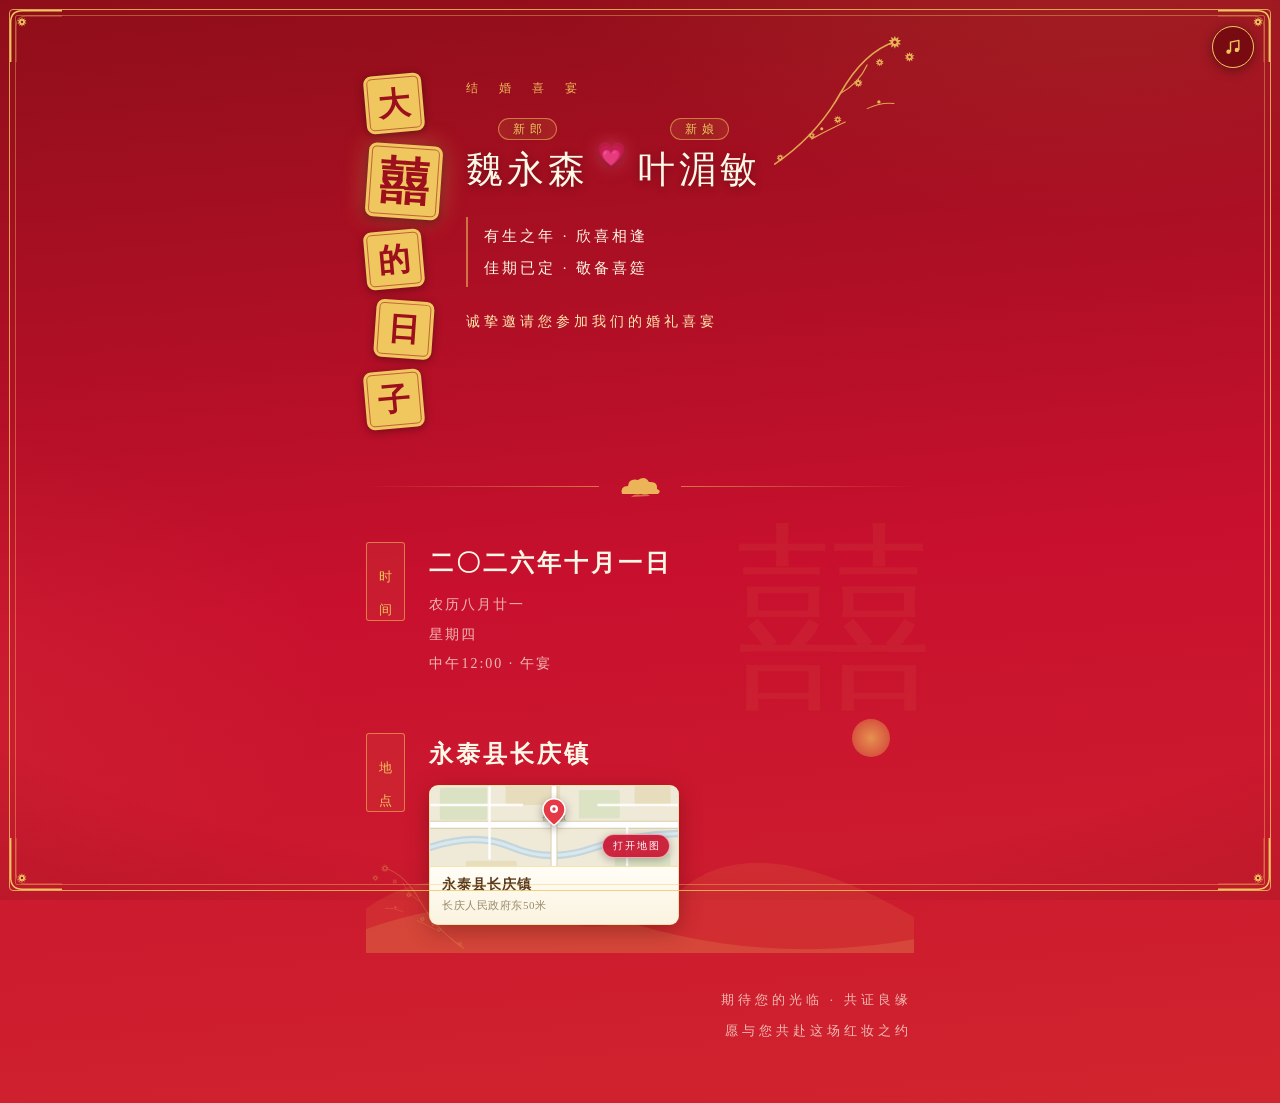
==== commit aa811d7e: "修复底图覆盖祝福语：block-loc 加 overflow hidden 约束金山/梅枝装饰层不溢出，blessing 提升 z-index 至装饰层之上并加大上间距" ====
--- a/ylj.html
+++ b/ylj.html
@@ -195,6 +195,7 @@
 /* ================= 地点 block · 金山底层背景 ================= */.block-loc {
     position: relative;
     margin: 30px 0 0; padding: 24px 0 28px;
+    overflow: hidden; /* 约束装饰层，防止山体/梅枝溢出覆盖后续内容 */
 }
 /* 底层装饰 · 金山 / 日点 / 倒置梅枝（透明底，直接浮于页面红底） */
 .block-loc .bg { position: absolute; inset: 0; z-index: 0; pointer-events: none; }
@@ -205,7 +206,7 @@
     filter: blur(0.5px);
 }
 .block-loc .bg .branch-b {
-    position: absolute; left: -8px; bottom: -6px;
+    position: absolute; left: -8px; bottom: 0;
     width: 110px; height: auto; color: var(--gold); opacity: 0.28;
     transform: scaleX(-1);
 }
@@ -266,7 +267,8 @@
 
 /* ================= 尾景 · 祝福语 ================= */
 .blessing {
-    margin-top: 28px; padding: 0 6px 56px;
+    position: relative; z-index: 1; /* 提升至装饰层之上，避免被底图覆盖 */
+    margin-top: 32px; padding: 0 6px 56px;
     font-size: 12.5px; color: var(--cream-soft);
     letter-spacing: 4px; line-height: 2.5; text-align: right;
 }
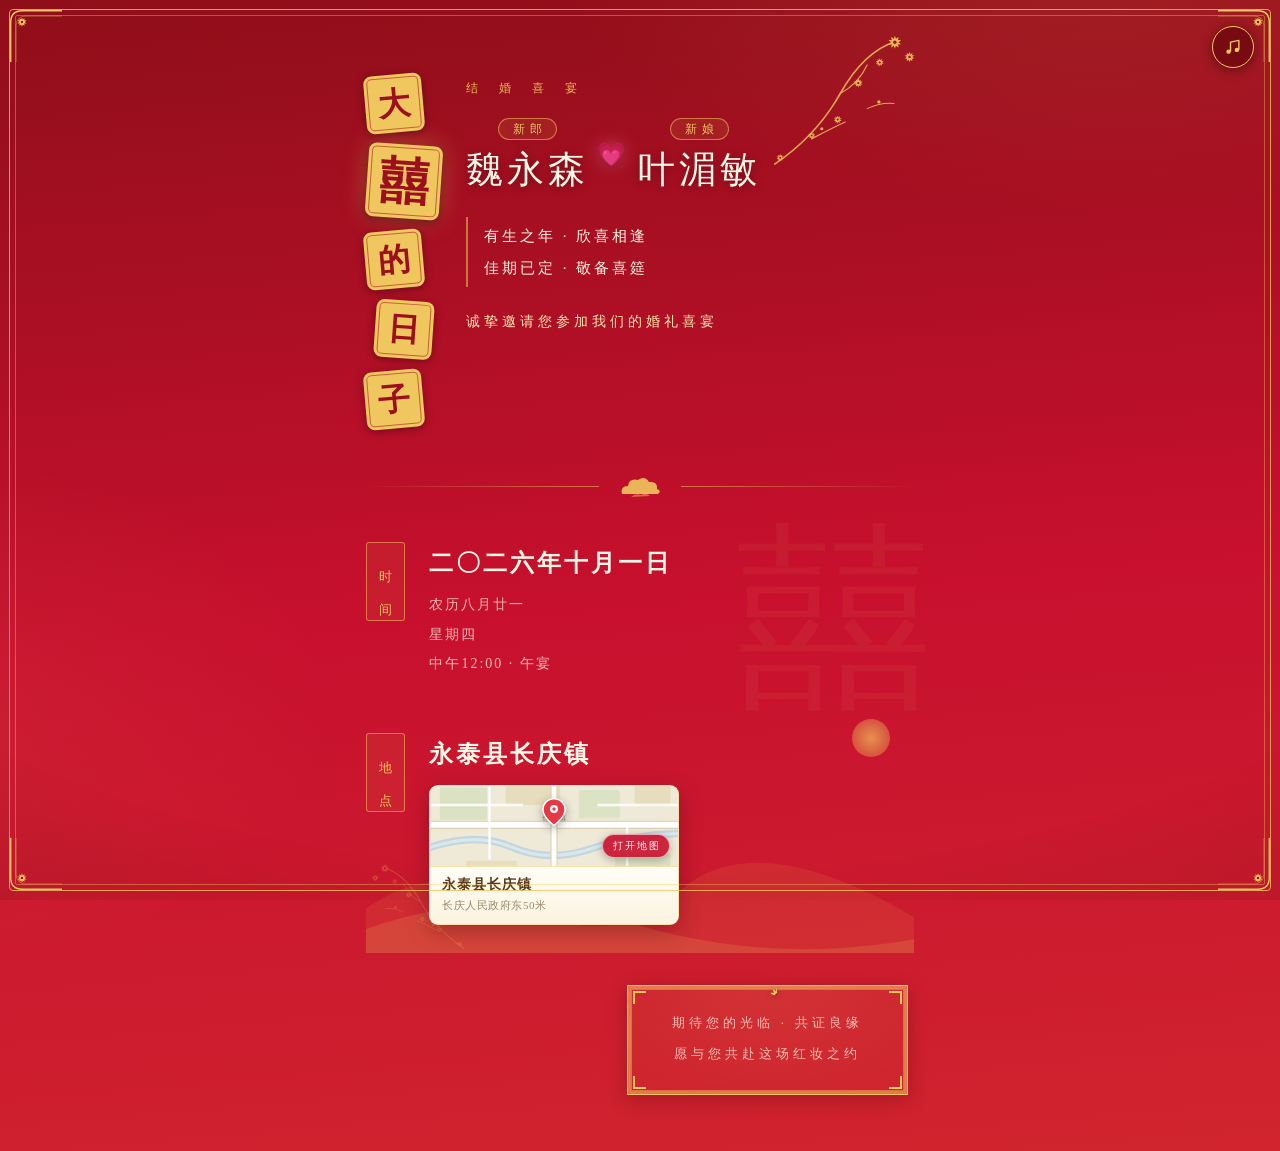
==== commit 8951741a: "第21轮：祝福语加中式金饰装饰框（双重金线+四角金角+顶花点缀），三档移动端适配" ====
--- a/ylj.html
+++ b/ylj.html
@@ -268,9 +268,41 @@
 /* ================= 尾景 · 祝福语 ================= */
 .blessing {
     position: relative; z-index: 1; /* 提升至装饰层之上，避免被底图覆盖 */
-    margin-top: 32px; padding: 0 6px 56px;
+    margin-top: 32px; padding: 0 10px 56px;
+    text-align: right;
+}
+/* 祝福语装饰框 · 双重金线 + 四角金饰 + 顶花 */
+.blessing .blessing-frame {
+    position: relative; display: inline-block;
+    padding: 22px 44px 24px;
     font-size: 12.5px; color: var(--cream-soft);
-    letter-spacing: 4px; line-height: 2.5; text-align: right;
+    letter-spacing: 4px; line-height: 2.5; text-align: center;
+    border: 1px solid var(--gold);
+    background:
+        radial-gradient(120% 170% at 50% 0%, rgba(240, 199, 94, 0.13), rgba(240, 199, 94, 0.03) 62%);
+    box-shadow:
+        inset 0 0 0 3px rgba(240, 199, 94, 0.16),
+        inset 0 0 0 4px rgba(240, 199, 94, 0.45),
+        0 4px 18px rgba(60, 4, 8, 0.28);
+}
+/* 四角 L 形金角 */
+.blessing .blessing-frame i {
+    position: absolute; width: 13px; height: 13px;
+    border: 0 solid var(--gold);
+    pointer-events: none;
+}
+.blessing .blessing-frame i.tl { top: 5px; left: 5px; border-top-width: 2px; border-left-width: 2px; }
+.blessing .blessing-frame i.tr { top: 5px; right: 5px; border-top-width: 2px; border-right-width: 2px; }
+.blessing .blessing-frame i.bl { bottom: 5px; left: 5px; border-bottom-width: 2px; border-left-width: 2px; }
+.blessing .blessing-frame i.br { bottom: 5px; right: 5px; border-bottom-width: 2px; border-right-width: 2px; }
+/* 顶部小花点缀 */
+.blessing .blessing-frame .cap {
+    position: absolute; top: -11px; left: 50%;
+    width: 20px; height: 20px;
+    transform: translateX(-50%);
+    color: var(--gold);
+    filter: drop-shadow(0 1px 3px rgba(0, 0, 0, 0.35));
+    pointer-events: none;
 }
 
 /* ================= 移动端微调 ================= */
@@ -291,6 +323,7 @@
     .block-loc .bg .mountains { height: 90px; }
     .wx-loc { max-width: 220px; }
     .wx-loc .wx-map { height: 70px; }
+    .blessing .blessing-frame { padding: 18px 30px 20px; }
 }
 
 @media (max-width: 360px) {
@@ -307,6 +340,8 @@
     .block-loc .bg .mountains { height: 76px; }
     .wx-loc { max-width: 200px; }
     .wx-loc .wx-map { height: 62px; }
+    .blessing { padding-bottom: 44px; }
+    .blessing .blessing-frame { padding: 16px 24px 18px; font-size: 12px; letter-spacing: 3px; }
 }
 
 @media (max-width: 320px) {
@@ -319,6 +354,7 @@
     .block-loc .bg .sun { right: 2px; width: 22px; height: 22px; }
     .wx-loc { max-width: 185px; }
     .wx-loc .wx-map { height: 56px; }
+    .blessing .blessing-frame { padding: 14px 20px 16px; }
 }
 
 @media (min-width: 600px) {
@@ -522,7 +558,14 @@
     </section>
 
     <!-- 尾景 · 祝福语 -->
-    <p class="blessing">期待您的光临 · 共证良缘<br>愿与您共赴这场红妆之约</p>
+    <p class="blessing">
+        <span class="blessing-frame kai">
+            <svg class="cap" viewBox="-10 -10 20 20" aria-hidden="true"><use href="#blossom"/></svg>
+            <i class="tl" aria-hidden="true"></i><i class="tr" aria-hidden="true"></i>
+            <i class="bl" aria-hidden="true"></i><i class="br" aria-hidden="true"></i>
+            期待您的光临 · 共证良缘<br>愿与您共赴这场红妆之约
+        </span>
+    </p>
 
 </div>
 
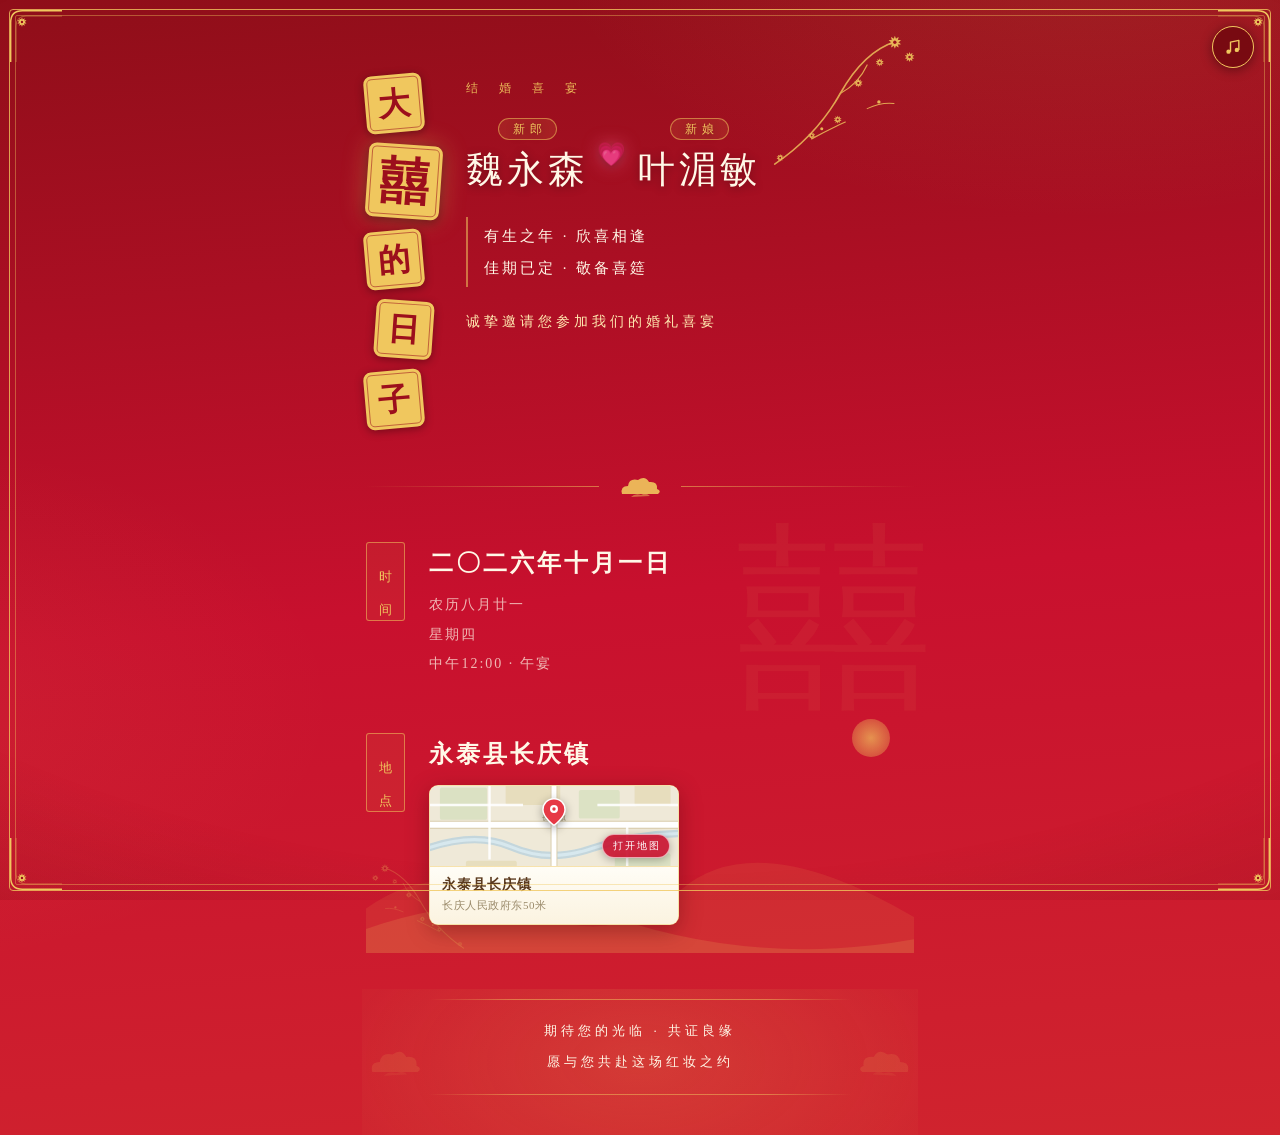
==== commit f28e28ce: "第22轮：祝福语去装饰框，改简约金晕底图背景+文字居中（上下渐隐金线+左右淡金祥云）" ====
--- a/ylj.html
+++ b/ylj.html
@@ -268,42 +268,32 @@
 /* ================= 尾景 · 祝福语 ================= */
 .blessing {
     position: relative; z-index: 1; /* 提升至装饰层之上，避免被底图覆盖 */
-    margin-top: 32px; padding: 0 10px 56px;
-    text-align: right;
-}
-/* 祝福语装饰框 · 双重金线 + 四角金饰 + 顶花 */
-.blessing .blessing-frame {
-    position: relative; display: inline-block;
-    padding: 22px 44px 24px;
-    font-size: 12.5px; color: var(--cream-soft);
-    letter-spacing: 4px; line-height: 2.5; text-align: center;
-    border: 1px solid var(--gold);
+    margin-top: 36px; padding: 26px 14px 58px;
+    text-align: center;
+    font-size: 13px; color: var(--cream);
+    letter-spacing: 4px; line-height: 2.4;
     background:
-        radial-gradient(120% 170% at 50% 0%, rgba(240, 199, 94, 0.13), rgba(240, 199, 94, 0.03) 62%);
-    box-shadow:
-        inset 0 0 0 3px rgba(240, 199, 94, 0.16),
-        inset 0 0 0 4px rgba(240, 199, 94, 0.45),
-        0 4px 18px rgba(60, 4, 8, 0.28);
-}
-/* 四角 L 形金角 */
-.blessing .blessing-frame i {
-    position: absolute; width: 13px; height: 13px;
-    border: 0 solid var(--gold);
+        radial-gradient(72% 150% at 50% 50%, rgba(240, 199, 94, 0.16), rgba(240, 199, 94, 0.04) 72%, transparent);
+}
+/* 上下渐隐金线（非边框，两端融于红底） */
+.blessing::before,
+.blessing::after {
+    content: ""; position: absolute; left: 50%; transform: translateX(-50%);
+    width: min(76%, 430px); height: 1px;
+    background: linear-gradient(90deg, transparent, rgba(240, 199, 94, 0.5) 20%, rgba(240, 199, 94, 0.5) 80%, transparent);
     pointer-events: none;
 }
-.blessing .blessing-frame i.tl { top: 5px; left: 5px; border-top-width: 2px; border-left-width: 2px; }
-.blessing .blessing-frame i.tr { top: 5px; right: 5px; border-top-width: 2px; border-right-width: 2px; }
-.blessing .blessing-frame i.bl { bottom: 5px; left: 5px; border-bottom-width: 2px; border-left-width: 2px; }
-.blessing .blessing-frame i.br { bottom: 5px; right: 5px; border-bottom-width: 2px; border-right-width: 2px; }
-/* 顶部小花点缀 */
-.blessing .blessing-frame .cap {
-    position: absolute; top: -11px; left: 50%;
-    width: 20px; height: 20px;
-    transform: translateX(-50%);
-    color: var(--gold);
-    filter: drop-shadow(0 1px 3px rgba(0, 0, 0, 0.35));
+.blessing::before { top: 10px; }
+.blessing::after { bottom: 40px; }
+/* 左右淡金祥云衬底 */
+.blessing .cl,
+.blessing .cr {
+    position: absolute; top: 50%; transform: translateY(-50%);
+    width: 58px; height: auto; color: var(--gold); opacity: 0.14;
     pointer-events: none;
 }
+.blessing .cl { left: 4px; }
+.blessing .cr { right: 4px; transform: translateY(-50%) scaleX(-1); }
 
 /* ================= 移动端微调 ================= */
 @media (max-width: 430px) {
@@ -323,7 +313,8 @@
     .block-loc .bg .mountains { height: 90px; }
     .wx-loc { max-width: 220px; }
     .wx-loc .wx-map { height: 70px; }
-    .blessing .blessing-frame { padding: 18px 30px 20px; }
+    .blessing { padding: 22px 10px 50px; }
+    .blessing .cl, .blessing .cr { width: 44px; }
 }
 
 @media (max-width: 360px) {
@@ -340,8 +331,8 @@
     .block-loc .bg .mountains { height: 76px; }
     .wx-loc { max-width: 200px; }
     .wx-loc .wx-map { height: 62px; }
-    .blessing { padding-bottom: 44px; }
-    .blessing .blessing-frame { padding: 16px 24px 18px; font-size: 12px; letter-spacing: 3px; }
+    .blessing { padding: 20px 8px 46px; font-size: 12.5px; letter-spacing: 3px; }
+    .blessing .cl, .blessing .cr { width: 36px; }
 }
 
 @media (max-width: 320px) {
@@ -354,7 +345,8 @@
     .block-loc .bg .sun { right: 2px; width: 22px; height: 22px; }
     .wx-loc { max-width: 185px; }
     .wx-loc .wx-map { height: 56px; }
-    .blessing .blessing-frame { padding: 14px 20px 16px; }
+    .blessing { padding: 18px 6px 44px; }
+    .blessing .cl, .blessing .cr { width: 30px; }
 }
 
 @media (min-width: 600px) {
@@ -559,12 +551,9 @@
 
     <!-- 尾景 · 祝福语 -->
     <p class="blessing">
-        <span class="blessing-frame kai">
-            <svg class="cap" viewBox="-10 -10 20 20" aria-hidden="true"><use href="#blossom"/></svg>
-            <i class="tl" aria-hidden="true"></i><i class="tr" aria-hidden="true"></i>
-            <i class="bl" aria-hidden="true"></i><i class="br" aria-hidden="true"></i>
-            期待您的光临 · 共证良缘<br>愿与您共赴这场红妆之约
-        </span>
+        <svg class="cl" viewBox="0 0 46 24" aria-hidden="true"><use href="#cloud"/></svg>
+        <svg class="cr" viewBox="0 0 46 24" aria-hidden="true"><use href="#cloud"/></svg>
+        期待您的光临 · 共证良缘<br>愿与您共赴这场红妆之约
     </p>
 
 </div>
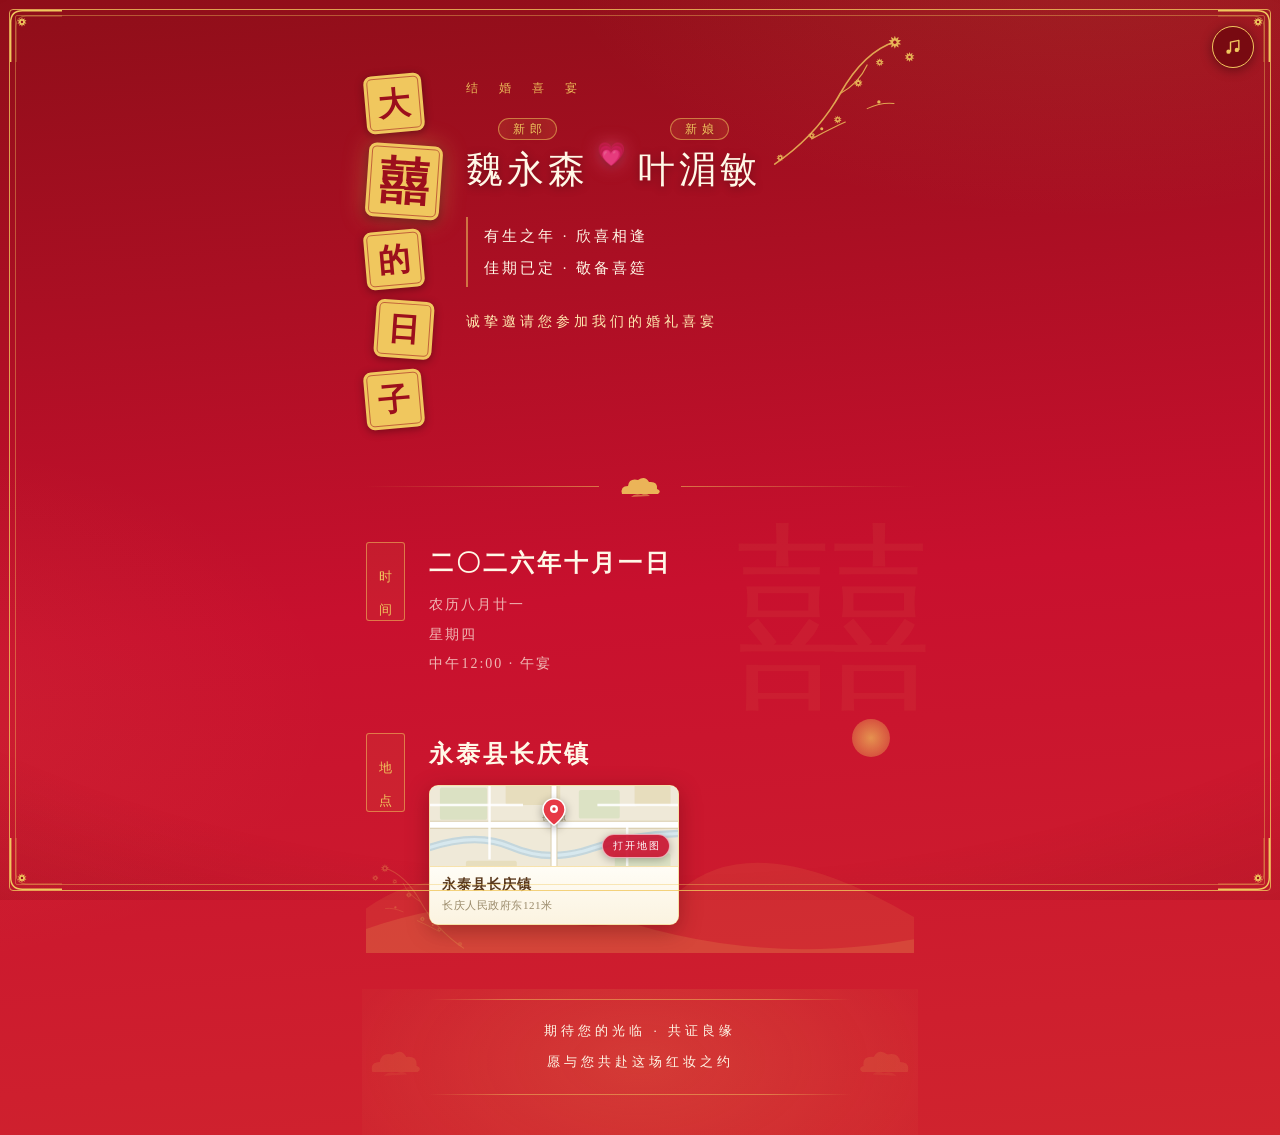
==== commit b8655cc5: "第23轮：定位精确到永泰县长庆镇人民政府东121米（新坐标25.881349,118.590283，经度东移0.001207°），全站文案50米→121米" ====
--- a/ylj.html
+++ b/ylj.html
@@ -4,16 +4,16 @@
 <meta charset="utf-8">
 <title>结婚喜宴 · 魏永森 &amp; 叶湄敏</title>
 <meta name="viewport" content="width=device-width, initial-scale=1, minimum-scale=1, maximum-scale=1, user-scalable=no, viewport-fit=cover">
-<meta name="description" content="大囍的日子 · 魏永森 & 叶湄敏 结婚喜宴 · 2026年10月1日（农历八月廿一）12:00 午宴 · 永泰县长庆镇人民政府东50米 永泰县 · 诚挚邀请您参加我们的婚礼喜宴">
+<meta name="description" content="大囍的日子 · 魏永森 & 叶湄敏 结婚喜宴 · 2026年10月1日（农历八月廿一）12:00 午宴 · 永泰县长庆镇人民政府东121米 永泰县 · 诚挚邀请您参加我们的婚礼喜宴">
 <meta name="theme-color" content="#a8121f">
 <!-- ===== 微信 / QQ 分享适配 ===== -->
 <meta property="og:title" content="结婚喜宴 · 魏永森 & 叶湄敏">
-<meta property="og:description" content="大囍的日子 · 2026.10.01 农历八月廿一 12:00 午宴 · 永泰县长庆镇人民政府东50米 永泰县。诚挚邀请您参加我们的婚礼喜宴。">
+<meta property="og:description" content="大囍的日子 · 2026.10.01 农历八月廿一 12:00 午宴 · 永泰县长庆镇人民政府东121米 永泰县。诚挚邀请您参加我们的婚礼喜宴。">
 <meta property="og:image" content="https://bigheadsusu.github.io/dinghun/assets/img/og-ylj.png">
 <meta property="og:url" content="https://bigheadsusu.github.io/dinghun/ylj.html">
 <meta property="og:type" content="website">
 <meta itemprop="name" content="结婚喜宴 · 魏永森 & 叶湄敏">
-<meta itemprop="description" content="大囍的日子 · 2026.10.01 农历八月廿一 12:00 午宴 · 永泰县长庆镇人民政府东50米 永泰县。">
+<meta itemprop="description" content="大囍的日子 · 2026.10.01 农历八月廿一 12:00 午宴 · 永泰县长庆镇人民政府东121米 永泰县。">
 <meta itemprop="image" content="https://bigheadsusu.github.io/dinghun/assets/img/og-ylj.png">
 <link rel="icon" href="assets/img/og-ylj.png">
 <style>
@@ -501,8 +501,8 @@
                 <h3 class="kai">永泰县长庆镇</h3>
                 <!-- 微信式定位卡片：地图缩略 + 名称/地址概要，点击在微信内调起内置地图 -->
                 <a class="wx-loc" target="_blank" rel="noopener"
-                   href="https://apis.map.qq.com/uri/v1/geocoder?coord=25.881349,118.589076&name=永泰县长庆镇人民政府&referer=ylj"
-                   aria-label="永泰县长庆镇，长庆人民政府东50米，点击打开地图导航">
+                   href="https://apis.map.qq.com/uri/v1/geocoder?coord=25.881349,118.590283&name=永泰县长庆镇人民政府东121米&referer=ylj"
+                   aria-label="永泰县长庆镇，长庆人民政府东121米，点击打开地图导航">
                     <span class="wx-map" aria-hidden="true">
                         <svg class="bg" viewBox="0 0 400 172" preserveAspectRatio="xMidYMid slice">
                             <!-- 纸底 -->
@@ -541,7 +541,7 @@
                     </span>
                     <span class="wx-info">
                         <b class="wx-name">永泰县长庆镇</b>
-                        <i class="wx-addr">长庆人民政府东50米</i>
+                        <i class="wx-addr">长庆人民政府东121米</i>
                     </span>
                 </a>
             </div>
